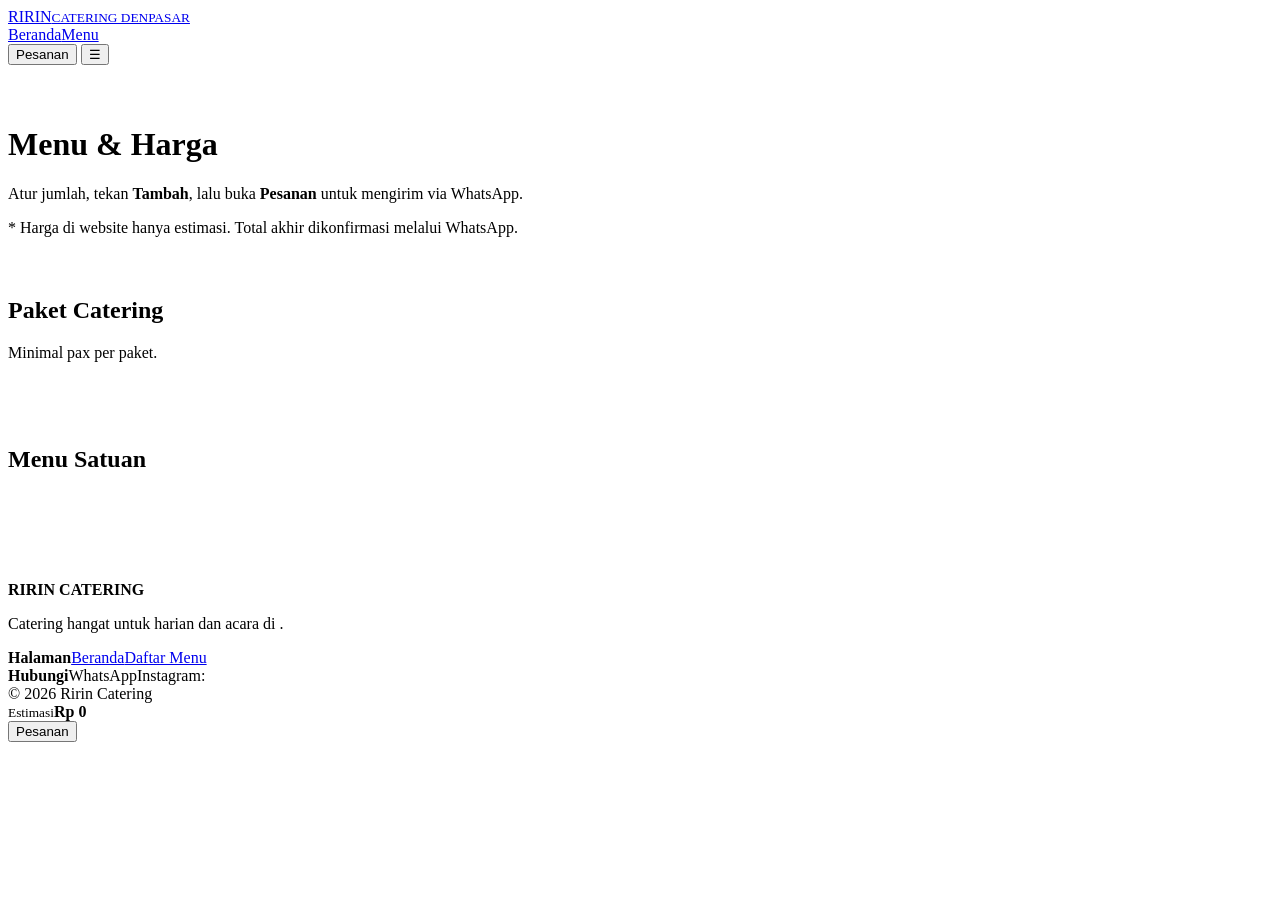
==== menu.html @ 5c73bcd6 "Add files via upload" ====
<!DOCTYPE html>
<html lang="id">
<head>
<meta charset="utf-8">
<meta name="viewport" content="width=device-width, initial-scale=1">
<title>Menu & Harga | Ririn Catering</title>
<meta name="description" content="Pilih paket catering dan menu satuan Ririn Catering, atur jumlah, dan pesan lewat WhatsApp.">
<meta property="og:title" content="Menu & Harga | Ririn Catering">
<meta property="og:description" content="Pilih paket catering dan menu satuan Ririn Catering, atur jumlah, dan pesan lewat WhatsApp.">
<meta property="og:type" content="website">
<meta name="twitter:card" content="summary_large_image">
<link rel="preconnect" href="https://fonts.googleapis.com">
<link rel="stylesheet" href="https://fonts.googleapis.com/css2?family=DM+Sans:wght@400;500;600;700;800&display=swap">
<link rel="stylesheet" href="css/style.css">
</head>
<body>
<header><div class="wrap">
  <a href="index.html" class="logo">RIRIN<small>CATERING DENPASAR</small></a>
  <nav id="nav"><a href="index.html">Beranda</a><a href="menu.html" class="active">Menu</a></nav>
  <div class="head-right">
    <button type="button" class="btn outline cart-btn" onclick="openCart()">Pesanan <span data-count></span></button>
    <button type="button" id="menu-btn" class="btn outline" aria-label="Buka menu">☰</button>
  </div>
</div></header>
<main class="wrap" style="padding-top:40px;padding-bottom:64px">
<h1>Menu &amp; Harga</h1>
<p class="muted">Atur jumlah, tekan <strong>Tambah</strong>, lalu buka <strong>Pesanan</strong> untuk mengirim via WhatsApp.</p>
<p class="note">* Harga di website hanya estimasi. Total akhir dikonfirmasi melalui WhatsApp.</p>
<div id="filters" class="filters"></div>
<section id="pkg-section" style="padding:24px 0"><h2>Paket Catering</h2><p class="muted">Minimal <span id="pkg-min"></span> pax per paket.</p><div id="packages" class="grid g4"></div></section>
<section id="menu-section" style="padding:24px 0"><h2>Menu Satuan</h2><div id="menu" class="grid g2"></div></section>
</main>
<footer><div class="wrap"><div>
  <div><strong>RIRIN CATERING</strong><p>Catering hangat untuk harian dan acara di <span data-area style="display:inline"></span>.</p></div>
  <div><strong>Halaman</strong><a href="index.html">Beranda</a><a href="menu.html">Daftar Menu</a></div>
  <div><strong>Hubungi</strong><a data-wa target="_blank" rel="noopener">WhatsApp</a><span>Instagram: <span data-ig style="display:inline"></span></span></div>
</div><div class="copy">© 2026 Ririn Catering</div></div></footer>

<dialog id="cart">
  <div class="dlg-head"><h2>Pesanan Anda</h2><button type="button" class="close" onclick="closeCart()" aria-label="Tutup">×</button></div>
  <div id="cart-empty" class="empty"><p><strong>Belum ada menu dipilih</strong></p><a href="menu.html" class="btn">Lihat Menu</a></div>
  <div id="cart-filled" hidden>
    <div id="cart-list"></div>
    <div class="sum"><span class="muted">Estimasi total</span><strong data-total></strong></div>
    <p class="info">Harga di website hanya estimasi. Harga akhir dan ongkos kirim dikonfirmasi melalui WhatsApp.</p>
    <form onsubmit="checkout(event)">
      <label><span>Nama</span><input name="name" required maxlength="80" placeholder="Nama pemesan"></label>
      <label><span>Nomor WhatsApp</span><input name="phone" type="tel" required maxlength="18" placeholder="08xxxxxxxxxx"></label>
      <label><span>Tanggal</span><input name="date" type="date" required></label>
      <label><span>Jam pengantaran</span><input name="time" type="time" required></label>
      <label class="wide"><span>Alamat</span><textarea name="address" required maxlength="300" placeholder="Alamat lengkap"></textarea></label>
      <label class="wide"><span>Catatan (opsional)</span><textarea name="note" maxlength="500"></textarea></label>
      <button class="btn wa big block wide" type="submit">Pesan via WhatsApp</button>
    </form>
  </div>
</dialog>

<div class="bar"><div><small>Estimasi</small><strong data-total>Rp 0</strong></div><button type="button" class="btn" onclick="openCart()">Pesanan <span data-count></span></button></div>
<div id="toast" role="status"></div>
<script src="js/config.js"></script>
<script src="js/app.js"></script>
</body>
</html>
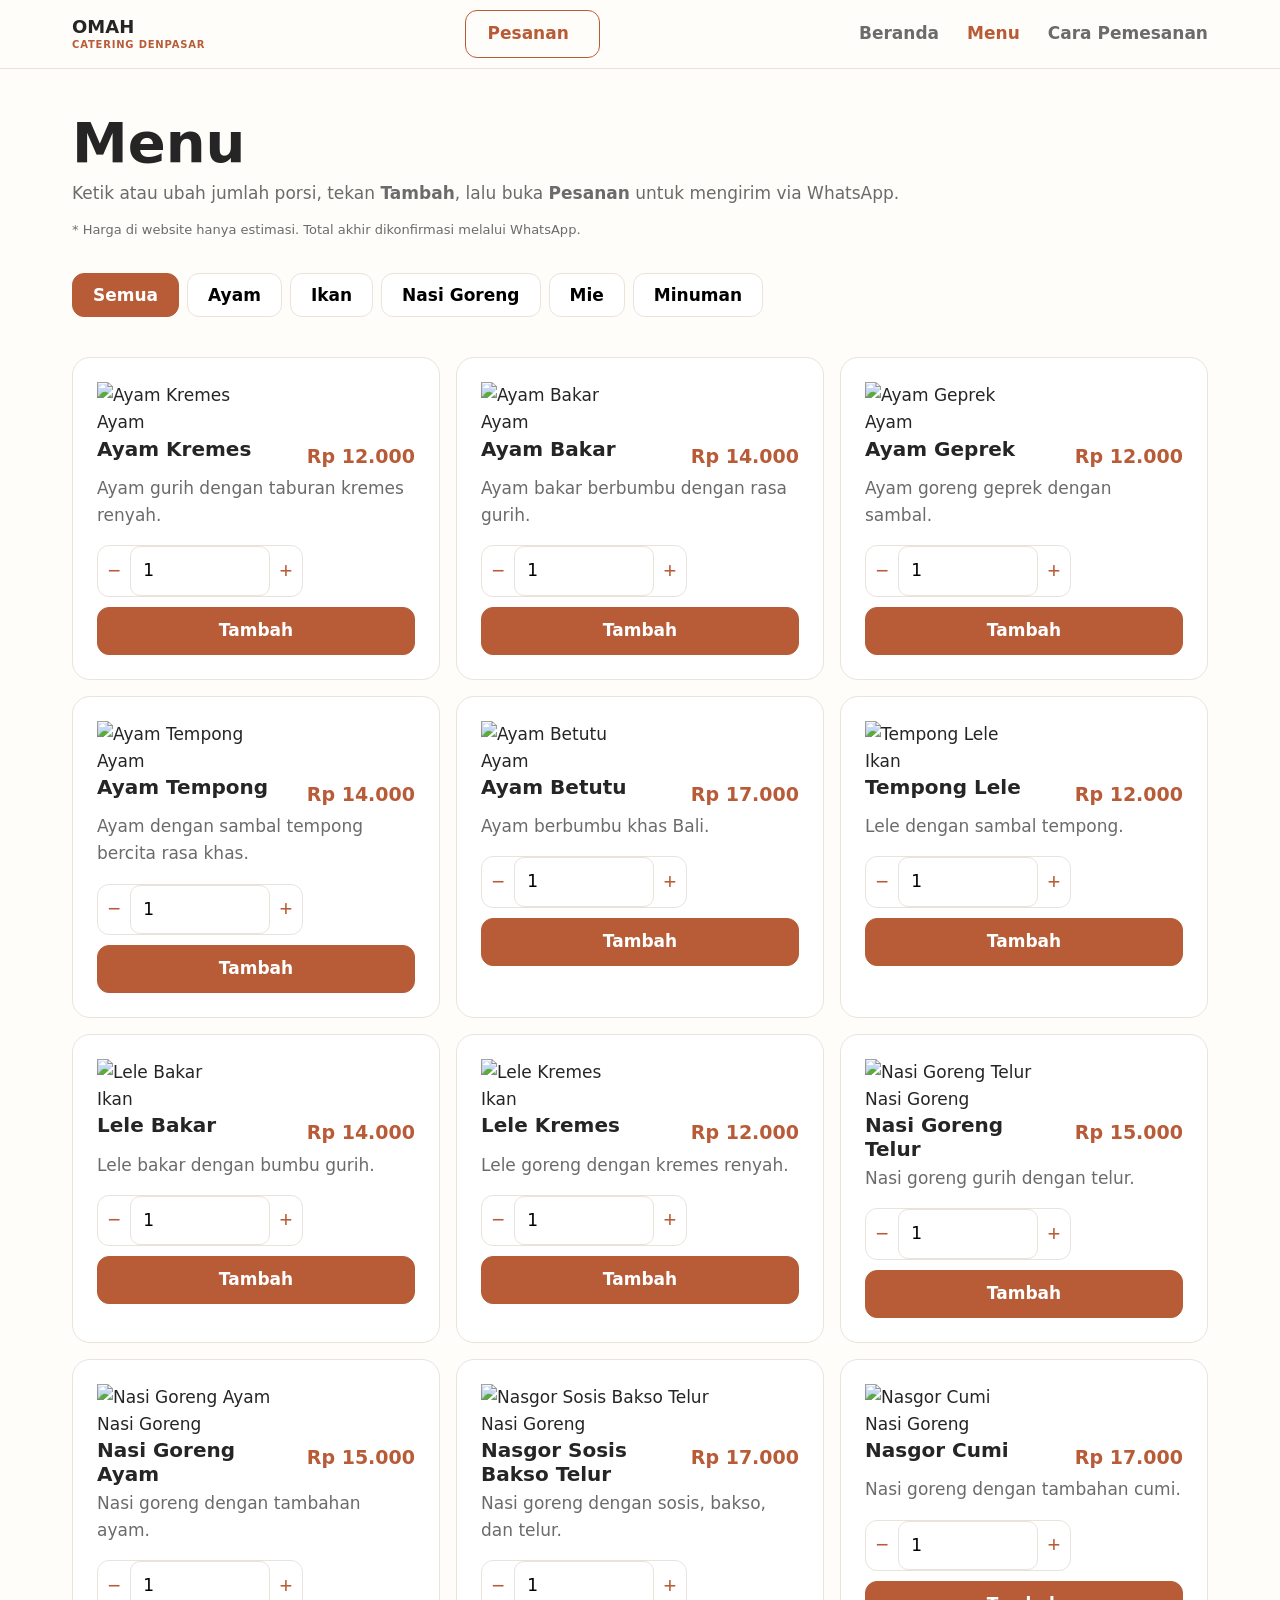
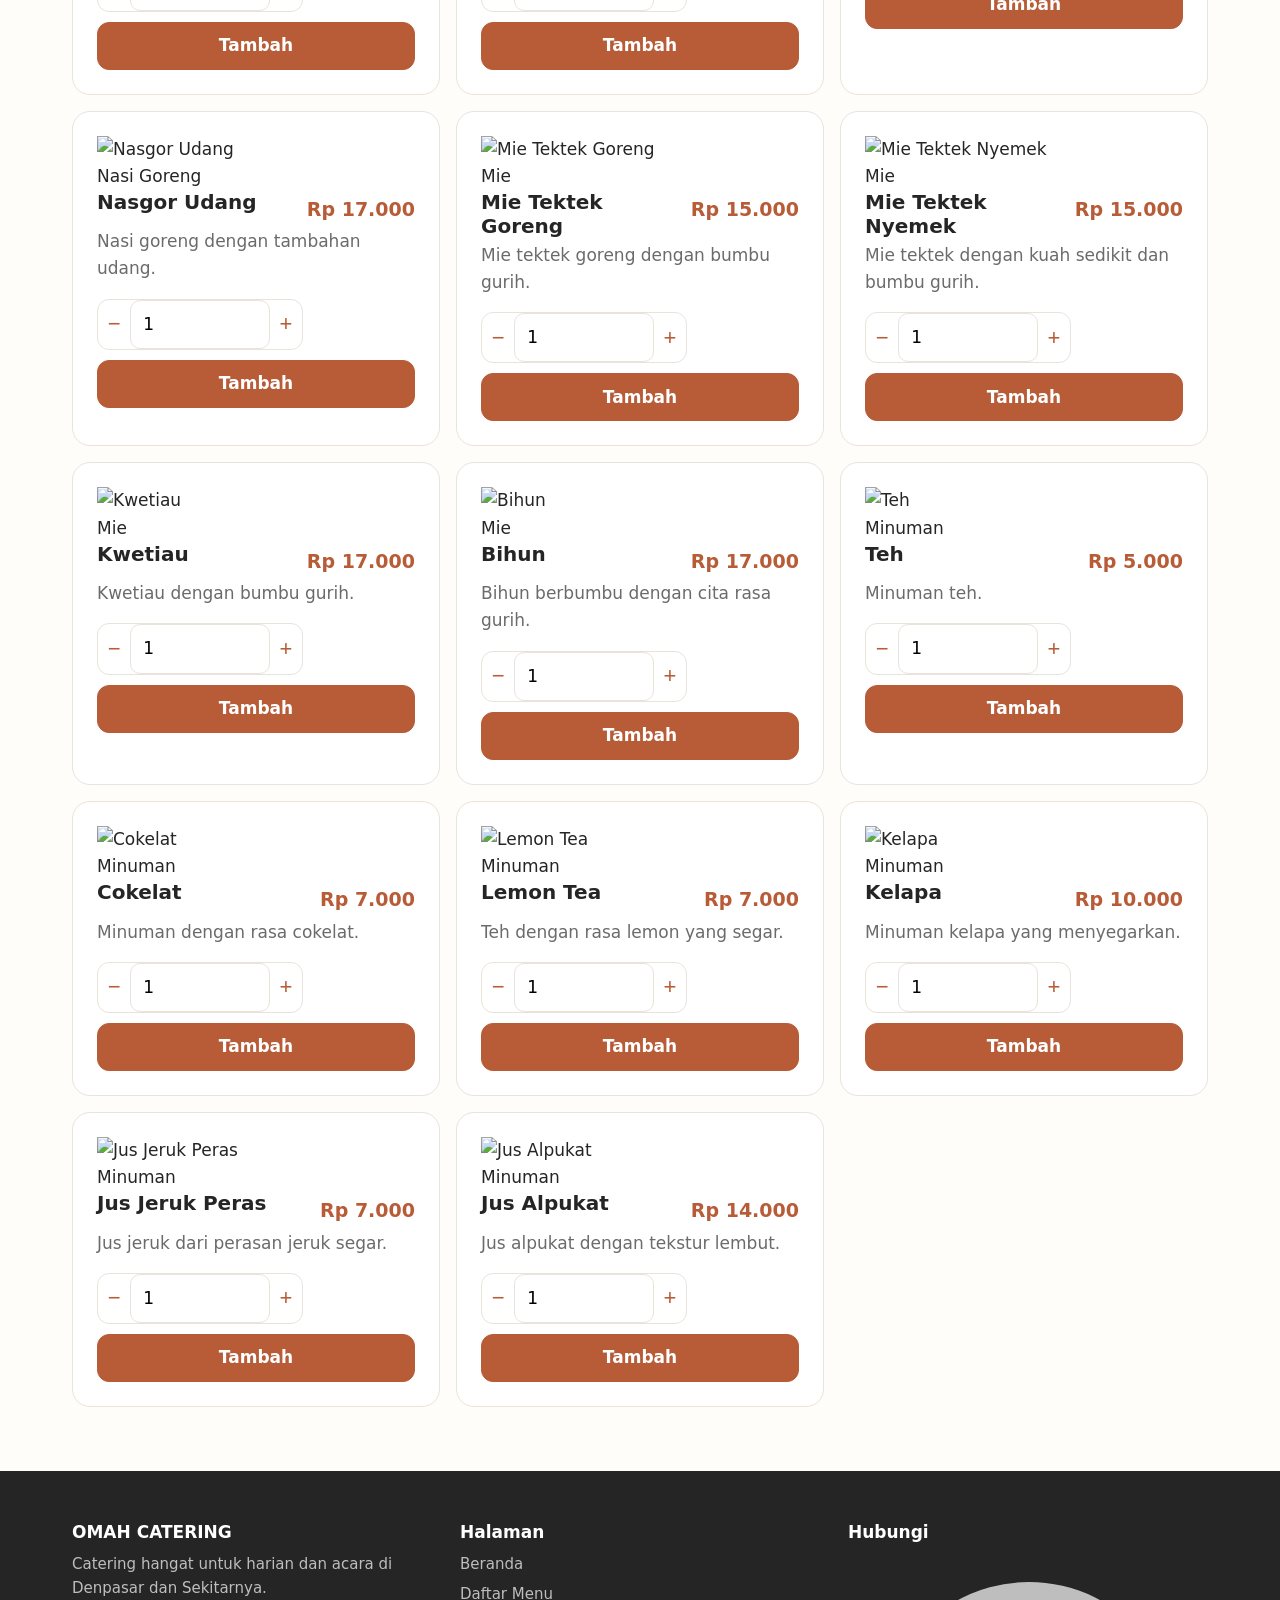
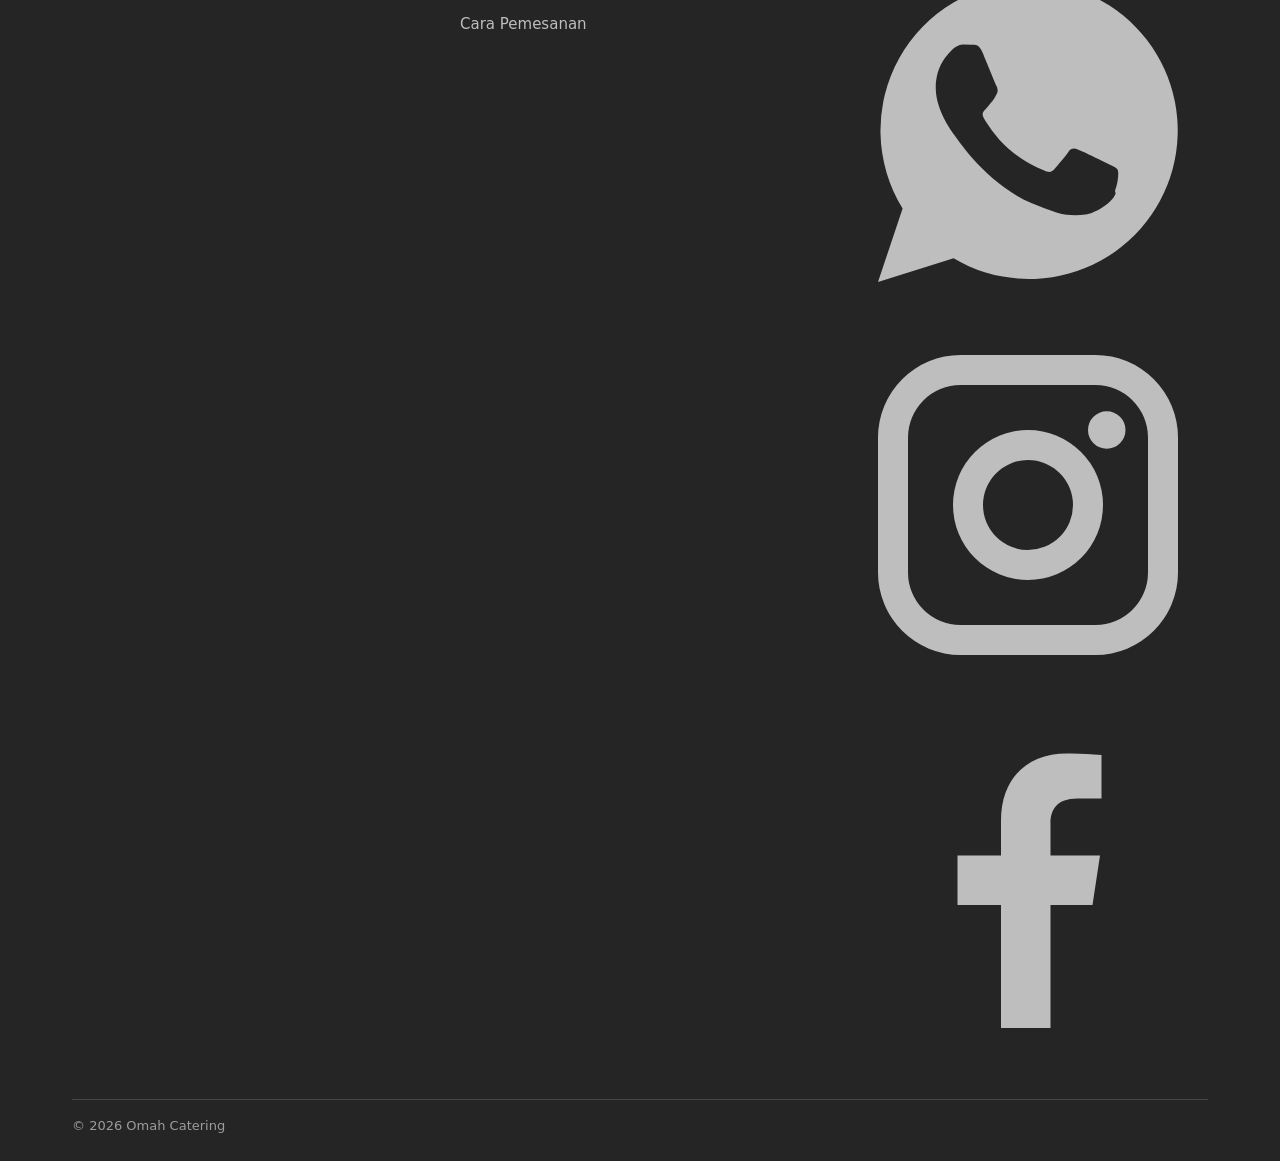
==== commit fd7b6734: "Update menu.html" ====
--- a/menu.html
+++ b/menu.html
@@ -3,10 +3,10 @@
 <head>
 <meta charset="utf-8">
 <meta name="viewport" content="width=device-width, initial-scale=1">
-<title>Menu & Harga | Ririn Catering</title>
-<meta name="description" content="Pilih paket catering dan menu satuan Ririn Catering, atur jumlah, dan pesan lewat WhatsApp.">
-<meta property="og:title" content="Menu & Harga | Ririn Catering">
-<meta property="og:description" content="Pilih paket catering dan menu satuan Ririn Catering, atur jumlah, dan pesan lewat WhatsApp.">
+<title>Menu | Omah Catering</title>
+<meta name="description" content="Pilih menu Omah Catering, atur jumlah porsi, dan pesan lewat WhatsApp.">
+<meta property="og:title" content="Menu | Omah Catering">
+<meta property="og:description" content="Pilih menu Omah Catering, atur jumlah porsi, dan pesan lewat WhatsApp.">
 <meta property="og:type" content="website">
 <meta name="twitter:card" content="summary_large_image">
 <link rel="preconnect" href="https://fonts.googleapis.com">
@@ -15,26 +15,31 @@
 </head>
 <body>
 <header><div class="wrap">
-  <a href="index.html" class="logo">RIRIN<small>CATERING DENPASAR</small></a>
-  <nav id="nav"><a href="index.html">Beranda</a><a href="menu.html" class="active">Menu</a></nav>
+  <a href="index.html" class="logo">OMAH<small>CATERING DENPASAR</small></a>
   <div class="head-right">
     <button type="button" class="btn outline cart-btn" onclick="openCart()">Pesanan <span data-count></span></button>
-    <button type="button" id="menu-btn" class="btn outline" aria-label="Buka menu">☰</button>
+    <button type="button" id="menu-btn" class="btn outline" aria-label="Buka menu" aria-expanded="false" aria-controls="nav">☰</button>
   </div>
+  <nav id="nav"><a href="index.html">Beranda</a><a href="menu.html" class="active">Menu</a><a href="cara-pemesanan.html">Cara Pemesanan</a></nav>
 </div></header>
 <main class="wrap" style="padding-top:40px;padding-bottom:64px">
-<h1>Menu &amp; Harga</h1>
-<p class="muted">Atur jumlah, tekan <strong>Tambah</strong>, lalu buka <strong>Pesanan</strong> untuk mengirim via WhatsApp.</p>
+<h1>Menu</h1>
+<p class="muted">Ketik atau ubah jumlah porsi, tekan <strong>Tambah</strong>, lalu buka <strong>Pesanan</strong> untuk mengirim via WhatsApp.</p>
 <p class="note">* Harga di website hanya estimasi. Total akhir dikonfirmasi melalui WhatsApp.</p>
 <div id="filters" class="filters"></div>
-<section id="pkg-section" style="padding:24px 0"><h2>Paket Catering</h2><p class="muted">Minimal <span id="pkg-min"></span> pax per paket.</p><div id="packages" class="grid g4"></div></section>
-<section id="menu-section" style="padding:24px 0"><h2>Menu Satuan</h2><div id="menu" class="grid g2"></div></section>
+<div id="menu" class="grid g3 menu-grid"></div>
 </main>
 <footer><div class="wrap"><div>
-  <div><strong>RIRIN CATERING</strong><p>Catering hangat untuk harian dan acara di <span data-area style="display:inline"></span>.</p></div>
-  <div><strong>Halaman</strong><a href="index.html">Beranda</a><a href="menu.html">Daftar Menu</a></div>
-  <div><strong>Hubungi</strong><a data-wa target="_blank" rel="noopener">WhatsApp</a><span>Instagram: <span data-ig style="display:inline"></span></span></div>
-</div><div class="copy">© 2026 Ririn Catering</div></div></footer>
+  <div><strong>OMAH CATERING</strong><p>Catering hangat untuk harian dan acara di <span data-area style="display:inline"></span>.</p></div>
+  <div><strong>Halaman</strong><a href="index.html">Beranda</a><a href="menu.html">Daftar Menu</a><a href="cara-pemesanan.html">Cara Pemesanan</a></div>
+  <div><strong>Hubungi</strong>
+    <div class="social">
+      <a data-wa target="_blank" rel="noopener" aria-label="WhatsApp" title="WhatsApp"><i data-icon="whatsapp"></i></a>
+      <a data-link="instagram" target="_blank" rel="noopener" aria-label="Instagram" title="Instagram"><i data-icon="instagram"></i></a>
+      <a data-link="facebook" target="_blank" rel="noopener" aria-label="Facebook" title="Facebook"><i data-icon="facebook"></i></a>
+    </div>
+  </div>
+</div><div class="copy">© 2026 Omah Catering</div></div></footer>
 
 <dialog id="cart">
   <div class="dlg-head"><h2>Pesanan Anda</h2><button type="button" class="close" onclick="closeCart()" aria-label="Tutup">×</button></div>
--- a/css/style.css
+++ b/css/style.css
@@ -0,0 +1,119 @@
+/* Warna utama — ubah di sini untuk mengganti warna brand */
+:root {
+  --primary: #b85c38; --primary-dark: #7f3824; --accent: #e8a54b;
+  --bg: #fffdf9; --soft: #f7efe6; --text: #252525; --muted: #6b6b6b;
+  --card: #fff; --border: #e9e3dc; --wa: #25d366;
+}
+* { box-sizing: border-box; }
+body { margin: 0; font-family: "DM Sans", system-ui, sans-serif; font-size: 17px; line-height: 1.6; color: var(--text); background: var(--bg); padding-bottom: 76px; }
+@media (min-width: 768px) { body { padding-bottom: 0; } }
+img { max-width: 100%; display: block; }
+a { color: inherit; }
+h1, h2, h3 { line-height: 1.2; margin: 0; }
+h1 { font-size: clamp(34px, 6vw, 56px); font-weight: 800; }
+h2 { font-size: clamp(28px, 4vw, 38px); font-weight: 800; }
+h3 { font-size: 20px; }
+.wrap { max-width: 1200px; margin: 0 auto; padding: 0 16px; }
+@media (min-width: 768px) { .wrap { padding: 0 32px; } }
+.muted { color: var(--muted); margin: 4px 0 0; }
+.small { font-size: 13px; }
+.note { font-size: 13px; color: var(--muted); }
+section { padding: 64px 0; }
+.alt { background: var(--soft); border-block: 1px solid var(--border); }
+
+header { position: sticky; top: 0; z-index: 40; background: rgba(255,253,249,.96); backdrop-filter: blur(8px); border-bottom: 1px solid var(--border); }
+header .wrap { height: 68px; display: flex; align-items: center; justify-content: space-between; gap: 12px; }
+.logo { text-decoration: none; font-weight: 800; font-size: 18px; line-height: 1; }
+.logo small { display: block; color: var(--primary); font-size: 10px; letter-spacing: .08em; margin-top: 4px; }
+nav { display: flex; gap: 28px; }
+nav a { text-decoration: none; font-weight: 600; color: var(--muted); }
+nav a.active, nav a:hover { color: var(--primary); }
+.head-right { display: flex; gap: 8px; align-items: center; }
+#menu-btn { display: none; }
+@media (max-width: 767px) {
+  #menu-btn { display: inline-flex; }
+  nav { display: none; position: absolute; top: 68px; left: 0; right: 0; flex-direction: column; gap: 0; background: var(--bg); border-bottom: 1px solid var(--border); padding: 0 16px; }
+  nav.open { display: flex; }
+  nav a { padding: 14px 0; border-bottom: 1px solid var(--border); font-size: 18px; }
+  .head-right .cart-btn { display: none; }
+}
+
+.btn { display: inline-flex; align-items: center; justify-content: center; gap: 8px; min-height: 48px; padding: 0 22px; border-radius: 12px; border: 1px solid var(--primary); background: var(--primary); color: #fff; font: inherit; font-weight: 700; text-decoration: none; cursor: pointer; transition: transform .15s, background .15s; }
+.btn:hover { background: var(--primary-dark); }
+.btn:active { transform: scale(.97); }
+.btn.outline { background: transparent; color: var(--primary); }
+.btn.outline:hover { background: var(--soft); }
+.btn.wa { background: var(--wa); border-color: var(--wa); color: #fff; }
+.btn.big { min-height: 56px; padding: 0 32px; font-size: 18px; }
+.btn.block { width: 100%; }
+.link { background: none; border: 0; color: var(--muted); text-decoration: underline; cursor: pointer; font: inherit; font-size: 14px; }
+
+.hero { background: var(--soft); border-bottom: 1px solid var(--border); }
+.hero .wrap { display: grid; gap: 40px; align-items: center; }
+@media (min-width: 1024px) { .hero .wrap { grid-template-columns: 1fr 1fr; } }
+.eyebrow { color: var(--primary); font-weight: 800; text-transform: uppercase; font-size: 14px; }
+.hero p.lead { font-size: 19px; color: var(--muted); max-width: 520px; }
+.actions { display: flex; flex-wrap: wrap; gap: 12px; margin-top: 28px; }
+.hero img { width: 100%; aspect-ratio: 4/3; object-fit: cover; border-radius: 18px; box-shadow: 0 20px 40px rgba(127,56,36,.15); }
+
+.grid { display: grid; gap: 16px; margin-top: 28px; }
+@media (min-width: 640px) { .g2, .g4 { grid-template-columns: repeat(2, 1fr); } }
+@media (min-width: 1024px) { .g4 { grid-template-columns: repeat(4, 1fr); } .g3 { grid-template-columns: repeat(3, 1fr); } }
+.card { background: var(--card); border: 1px solid var(--border); border-radius: 18px; padding: 24px; }
+.step b { font-size: 30px; color: var(--primary); }
+.price-box .row { display: flex; justify-content: space-between; gap: 12px; padding: 14px 0; border-bottom: 1px solid var(--border); font-size: 18px; }
+.price-box .row:last-of-type { border: 0; }
+.split { display: grid; gap: 32px; align-items: center; }
+@media (min-width: 1024px) { .split { grid-template-columns: 1fr 1fr; } }
+.stars { color: var(--accent); font-size: 20px; }
+.review blockquote { margin: 12px 0; font-size: 18px; }
+
+/* Menu */
+.filters { position: sticky; top: 68px; z-index: 30; background: var(--bg); display: flex; gap: 8px; overflow-x: auto; padding: 12px 0; margin-top: 20px; }
+.chip { flex: none; min-height: 44px; padding: 0 20px; border-radius: 12px; border: 1px solid var(--border); background: #fff; font: inherit; font-weight: 600; cursor: pointer; }
+.chip.on { background: var(--primary); color: #fff; border-color: var(--primary); }
+.pkg { padding: 0; overflow: hidden; display: flex; flex-direction: column; }
+.pkg img { aspect-ratio: 4/3; object-fit: cover; width: 100%; }
+.pkg .body { padding: 20px; display: flex; flex-direction: column; flex: 1; }
+.pkg ul { padding-left: 20px; margin: 10px 0; flex: 1; }
+.price { color: var(--primary); font-weight: 800; font-size: 19px; margin: 4px 0 0; }
+.price small { color: var(--muted); font-weight: 500; font-size: 14px; }
+.item .top { display: flex; justify-content: space-between; gap: 12px; }
+.add { display: flex; gap: 10px; margin-top: 16px; flex-wrap: wrap; }
+.add .btn { flex: 1; }
+.qty { display: inline-flex; align-items: center; border: 1px solid var(--border); border-radius: 12px; }
+.qty button { width: 44px; height: 44px; border: 0; background: none; font-size: 22px; cursor: pointer; color: var(--primary); }
+.qty button:disabled { color: #ccc; cursor: default; }
+.qty span { min-width: 56px; text-align: center; font-weight: 700; }
+
+/* Keranjang */
+dialog { width: min(640px, 94vw); max-height: 92vh; border: 0; border-radius: 18px; padding: 24px; }
+dialog::backdrop { background: rgba(0,0,0,.45); }
+.dlg-head { display: flex; justify-content: space-between; align-items: center; }
+.close { font-size: 28px; background: none; border: 0; cursor: pointer; width: 44px; height: 44px; }
+.cart-row { display: flex; justify-content: space-between; gap: 12px; padding: 14px 0; border-bottom: 1px solid var(--border); }
+.cart-row small { display: block; color: var(--muted); }
+.cart-row .qty { margin-top: 8px; }
+.cart-row .right { text-align: right; display: flex; flex-direction: column; align-items: flex-end; gap: 6px; }
+.sum { display: flex; justify-content: space-between; align-items: end; padding: 16px 0; }
+.sum strong { font-size: 26px; color: var(--primary); }
+.info { background: var(--soft); border-radius: 10px; padding: 12px; font-size: 13px; color: var(--muted); }
+form { display: grid; gap: 14px; margin-top: 16px; }
+@media (min-width: 640px) { form { grid-template-columns: 1fr 1fr; } form .wide { grid-column: 1 / -1; } }
+label span { display: block; font-weight: 700; font-size: 15px; margin-bottom: 6px; }
+input, textarea { width: 100%; min-height: 48px; padding: 10px 12px; border: 1px solid var(--border); border-radius: 10px; font: inherit; }
+.empty { text-align: center; padding: 40px 0; }
+
+.bar { position: fixed; left: 0; right: 0; bottom: 0; z-index: 40; background: #fff; border-top: 1px solid var(--border); padding: 10px 16px; display: flex; justify-content: space-between; align-items: center; gap: 12px; }
+.bar small { display: block; font-size: 11px; color: var(--muted); font-weight: 700; text-transform: uppercase; }
+.bar strong { color: var(--primary); font-size: 19px; }
+@media (min-width: 768px) { .bar { display: none; } }
+
+footer { background: var(--text); color: #fff; padding: 48px 0 24px; }
+footer .wrap > div { display: grid; gap: 28px; }
+@media (min-width: 768px) { footer .wrap > div { grid-template-columns: repeat(3, 1fr); } }
+footer p, footer a, footer span { color: rgba(255,255,255,.7); font-size: 15px; text-decoration: none; display: block; margin: 6px 0; }
+footer .copy { border-top: 1px solid rgba(255,255,255,.15); margin-top: 28px; padding-top: 16px; font-size: 13px; color: rgba(255,255,255,.55); }
+
+#toast { position: fixed; top: 84px; left: 50%; transform: translate(-50%, -20px); opacity: 0; background: var(--text); color: #fff; padding: 12px 20px; border-radius: 12px; transition: .2s; z-index: 60; pointer-events: none; }
+#toast.show { opacity: 1; transform: translate(-50%, 0); }
